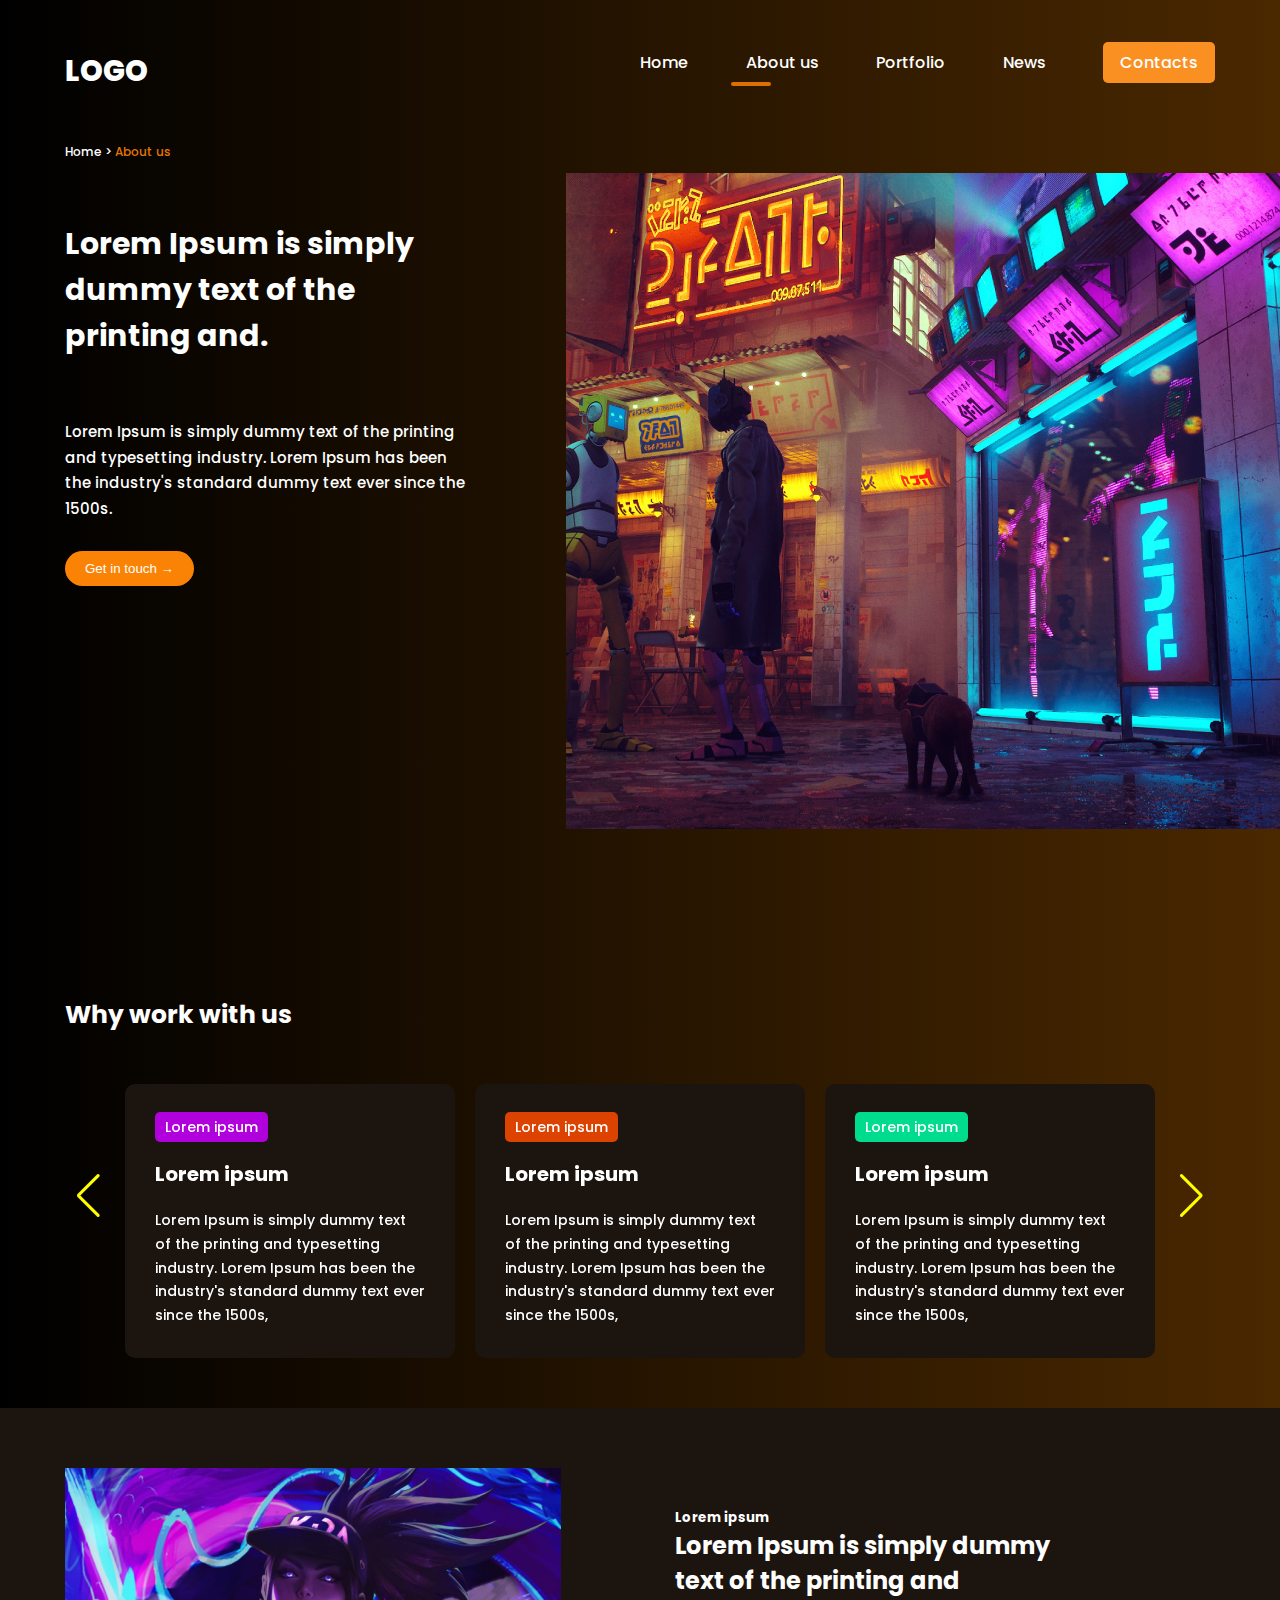
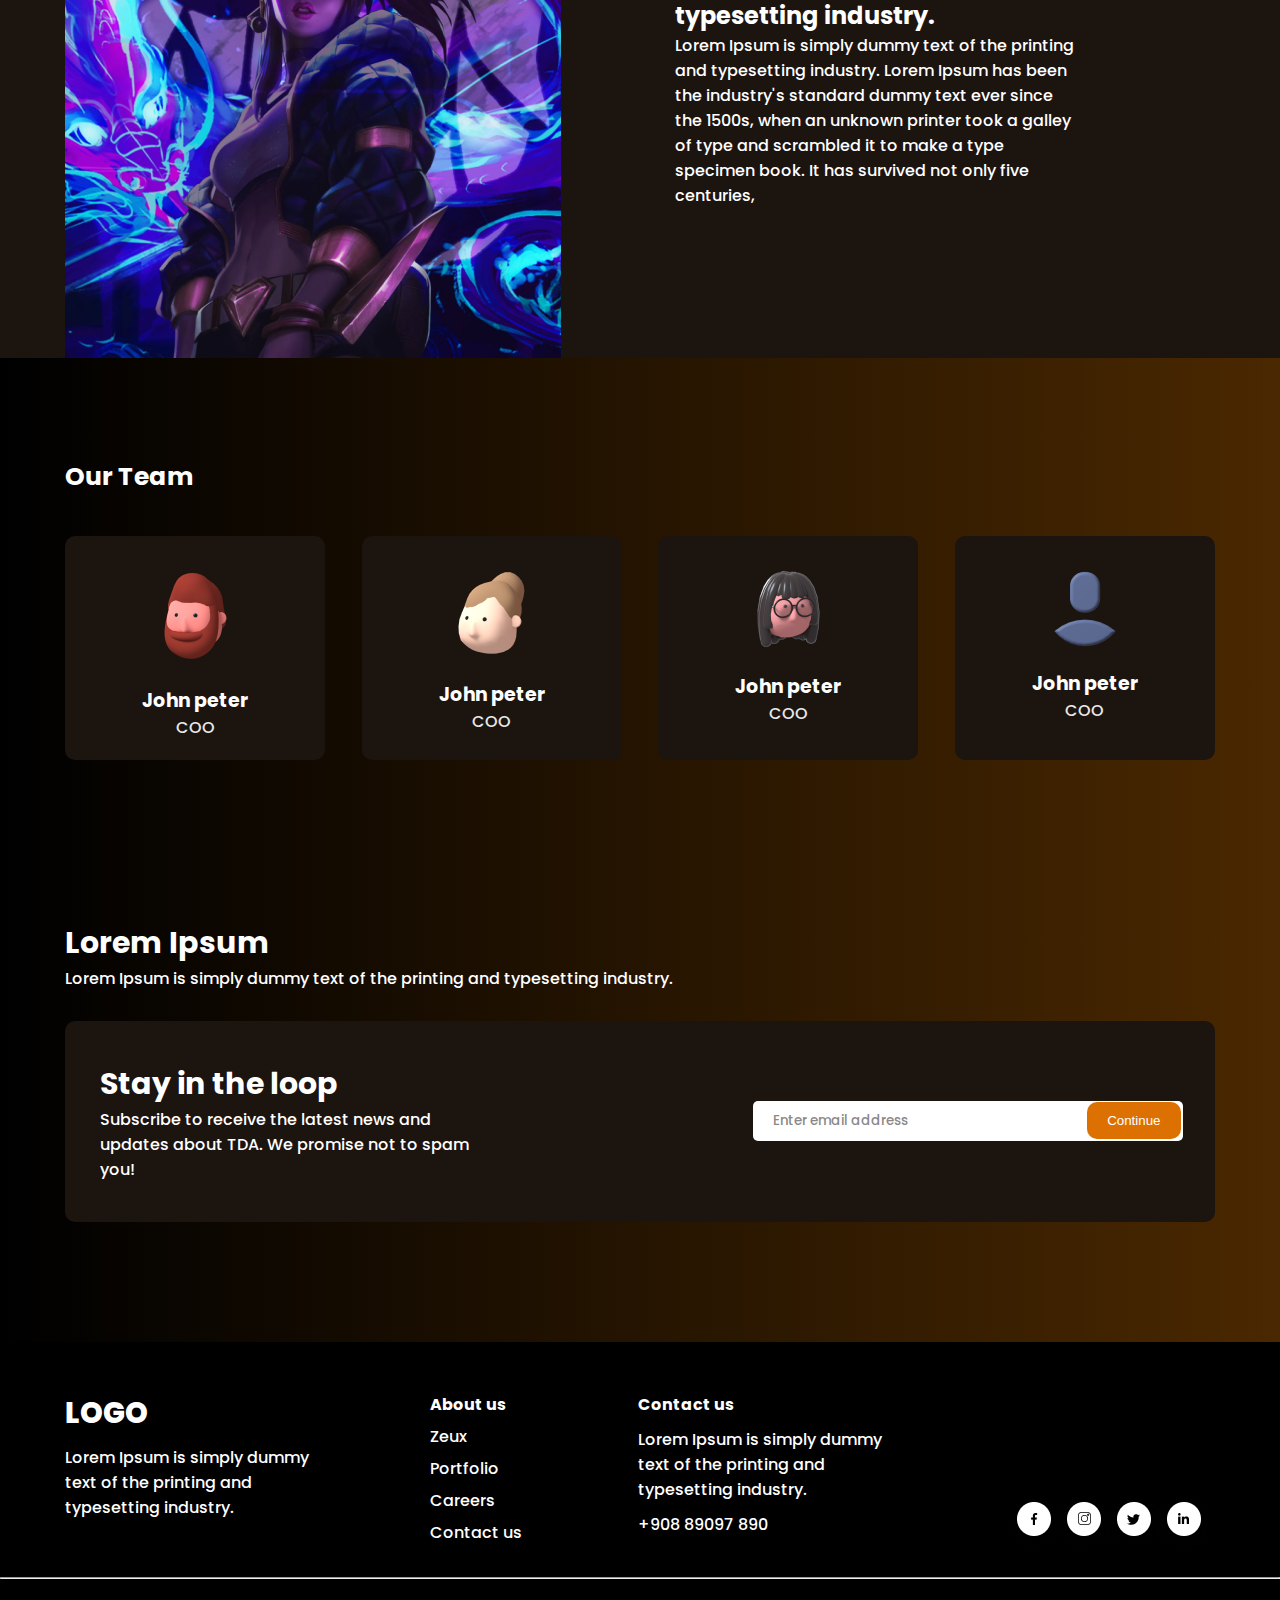
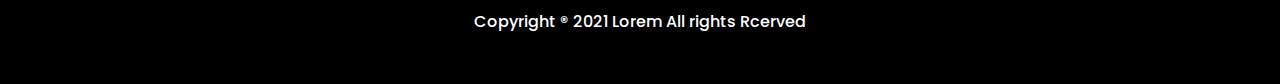
==== about/index.html @ 23c09fe6 "first commit" ====
<!DOCTYPE html>
<html lang="en">
<head>
    <meta charset="UTF-8">
    <meta name="viewport" content="width=device-width, initial-scale=1.0">
    <title>About us</title>
    <link rel="stylesheet" href="/assets/css/about.css">
    <link
  rel="stylesheet"
  href="https://cdn.jsdelivr.net/npm/swiper@11/swiper-bundle.min.css"
/>
</head>
<body>
    <div class="wrapper">
        <header class="container">
            <span class="logo"><a href="/">logo</a></span>
            <nav>
                <ul>
                    <li><a href="/">Home</a></li>
                    <li class="active"><a href="/about">About us</a></li>
                    <li><a href="/portfolio">Portfolio</a></li>
                    <li><a href="/news">News</a></li>
                    <li class="btn"><a href="/contacts">Contacts</a></li>
                </ul>
            </nav>
        </header>

        <div class="hero container">
            <p>Home  > <span class="orange">About us</span></p>
            <div class="hero-info">
                <h2>Lorem Ipsum is simply dummy text of the printing and.</h2>
                <p>Lorem Ipsum is simply dummy text of the printing and typesetting industry. Lorem Ipsum has been the industry's standard dummy text ever since the 1500s.</p>
                <button class="btn">Get in touch &#8594</button>
            </div>
            <img src="/assets/img/Rectangle 6.png" alt="">
        </div>

        <div class="review container">
            <h3>Why work with us</h3>
            <div class="swiper">
                <div class="swiper-wrapper">
            <div class="blocks swiper-slide">
                <div class="block">
                    <span class="purple">Lorem ipsum</span>
                    <h3>Lorem ipsum</h3>
                    <p>Lorem Ipsum is simply dummy text of the printing and typesetting industry. Lorem Ipsum has been the industry's standard dummy text ever since the 1500s,</p>
                </div>
                <div class="block">
                    <span class="brown">Lorem ipsum</span>
                    <h3>Lorem ipsum</h3>
                    <p>Lorem Ipsum is simply dummy text of the printing and typesetting industry. Lorem Ipsum has been the industry's standard dummy text ever since the 1500s,</p>
                </div>
                <div class="block">
                    <span class="green">Lorem ipsum</span>
                    <h3>Lorem ipsum</h3>
                    <p>Lorem Ipsum is simply dummy text of the printing and typesetting industry. Lorem Ipsum has been the industry's standard dummy text ever since the 1500s,</p>
                </div>
            </div>
            <div class="blocks swiper-slide">
                <div class="block">
                    <span class="blue">Lorem ipsum</span>
                    <h3>Lorem ipsum</h3>
                    <p>Lorem Ipsum is simply dummy text of the printing and typesetting industry. Lorem Ipsum has been the industry's standard dummy text ever since the 1500s,</p>
                </div>
                <div class="block">
                    <span class="greend">Lorem ipsum</span>
                    <h3>Lorem ipsum</h3>
                    <p>Lorem Ipsum is simply dummy text of the printing and typesetting industry. Lorem Ipsum has been the industry's standard dummy text ever since the 1500s,</p>
                </div>
                <div class="block">
                    <span class="pink">Lorem ipsum</span>
                    <h3>Lorem ipsum</h3>
                    <p>Lorem Ipsum is simply dummy text of the printing and typesetting industry. Lorem Ipsum has been the industry's standard dummy text ever since the 1500s,</p>
                </div>
            </div>
            <div class="blocks swiper-slide">
                <div class="block">
                    <span class="yellow">Lorem ipsum</span>
                    <h3>Lorem ipsum</h3>
                    <p>Lorem Ipsum is simply dummy text of the printing and typesetting industry. Lorem Ipsum has been the industry's standard dummy text ever since the 1500s,</p>
                </div>
                <div class="block">
                    <span class="blanch">Lorem ipsum</span>
                    <h3>Lorem ipsum</h3>
                    <p>Lorem Ipsum is simply dummy text of the printing and typesetting industry. Lorem Ipsum has been the industry's standard dummy text ever since the 1500s,</p>
                </div>
                <div class="block">
                    <span class="crimson">Lorem ipsum</span>
                    <h3>Lorem ipsum</h3>
                    <p>Lorem Ipsum is simply dummy text of the printing and typesetting industry. Lorem Ipsum has been the industry's standard dummy text ever since the 1500s,</p>
                </div>
            </div>
            </div>
            <div class="swiper-button-prev"></div>
            <div class="swiper-button-next"></div>
            </div>
        </div>
    </div>

    <div class="info">
        <div class="container info-info">
            <img src="/assets/img/Rectangle 125.png" alt="">
            <div class="banner">
                <h5>Lorem ipsum</h5>
                <h2>Lorem Ipsum is simply dummy text of the printing and typesetting industry. </h2>
                <p>Lorem Ipsum is simply dummy text of the printing and typesetting industry. Lorem Ipsum has been the industry's standard dummy text ever since the 1500s, when an unknown printer took a galley of type and scrambled it to make a type specimen book. It has survived not only five centuries,</p>
            </div>
        </div>
    </div>

    <div class="wrapper">
        <div class="client container">
            <h5>Our Team</h5>
            <div class="blocks">
                <div class="block">
                    <img src="/assets/img/Bill 1.png" alt="">
                    <h6>John peter</h6>
                    <p>COO</p>
                </div>
                 <div class="block">
                    <img src="/assets/img/Beverly 1.png" alt="">
                    <h6>John peter</h6>
                    <p>COO</p>
                </div>
                 <div class="block">
                    <img src="/assets/img/Claudia 1.png" alt="">
                    <h6>John peter</h6>
                    <p>COO</p>
                </div>
                 <div class="block">
                    <img src="/assets/img/Avatar 1.png" alt="">
                    <h6>John peter</h6>
                    <p>COO</p>
                </div>
            </div>
        </div>

        <div class="container email">
            <h3>Lorem Ipsum</h3>
            <p>Lorem Ipsum is simply dummy text of the printing and typesetting industry. </p>
            <div class="block">
                <div>
                    <h4>Stay in the loop</h4>
                    <p>Subscribe to receive the latest news and updates about TDA.
We promise not to spam you! </p>
                </div>
                <div>
                    <input type="email" placeholder="Enter email address" id="email">
                    <button onclick="checkInput()">Continue</button>
                </div>
            </div>
        </div>
    </div>
    
    <footer>
    <div class="blocks container">
        <div>
            <span>logo</span>
            <p>Lorem Ipsum is simply dummy text of the printing and typesetting industry. </p>
        </div>
        <div>
            <h4>About us</h4>
            <ul>
                <li>Zeux</li>
                <li>Portfolio</li>
                <li>Careers</li>
                <li>Contact us</li>
            </ul>
        </div>
        <div>
            <h4>Contact us</h4>
            <p>Lorem Ipsum is simply dummy text of the printing and typesetting industry. </p>
            <p>+908 89097 890</p>
        </div>
        <div>
            <img src="/assets/img/Group 12.png" alt="">
        </div>
    </div>
    <hr>
    <p>Copyright ® 2021 Lorem All rights Rcerved</p>
</footer>



<script src="https://cdn.jsdelivr.net/npm/swiper@11/swiper-bundle.min.js"></script>
    <script src="/assets/js/script.js"></script>
</body>
</html>
---- assets/css/about.css ----
@import url('https://fonts.googleapis.com/css2?family=Poppins:wght@500;700;800&display=swap');

* {
    margin: 0;
    padding: 0;
}

body {
    font-family: "Poppins", sans-serif;
    font-weight: 500;
    color: white;
    font-size: 16px;
}

a {
    text-decoration: none;
}

img {
    max-width: 100%;
}

.wrapper {
    background: linear-gradient(90deg, rgba(0, 0, 0, 1) 0%, rgba(74, 40, 0, 1) 100%);
    width: 100%;
    overflow-x: hidden;
}

.container {
    width: 1150px;
    margin: 0 auto;
}

header {
    padding: 50px 0;
}

header span a{
    color: white;
}

header .logo, footer .blocks span {
    text-transform: uppercase;
    font-size: 29px;
    font-weight: 800;
}

header nav {
    float: right;
    width: 50%;
}

header nav ul {
    display: flex;
    justify-content: space-between;
    list-style: none;
}

header nav ul li {
    display: inline-block;
}

header nav ul li.active::after {
    content: '';
    display: block;
    width: 40px;
    height: 4px;
    background: #DC7000;
    border-radius: 10px;
    position: relative;
    top: 7px;
    left: -15px;
}

header nav ul li a {
    color: white;
}

header nav ul li:not(.active):not(.btn) a:hover {
    border-bottom: 5px solid #DC7000;
}

header nav ul li.btn a {
    background: #FA9021;
    padding: 9px 17px;
    border-radius: 5px;
    transition: all 500ms ease;
}

header nav ul li.btn a:hover {
    background: #DC7000;
}

.hero {
    padding-bottom: 360px;
    position: relative;
}

.hero > p {
    font-size: 12px;
}

.hero > p .orange {
    color: #E47500;
}

.hero-info {
    padding-top: 30px;
    width: 400px;
}

.hero-info h2 {
    font-size: 30px;
    font-weight: 700;
    padding: 30px 0;
}

.hero-info p {
    font-size: 15px;
    line-height: 170%;
    margin: 30px 0;
}

.hero-info .btn {
    color: white;
    background: #FA8305;
    border-radius: 20px;
    padding: 10px 20px;
    border: 0;
    transition: all 500ms ease;
}

.hero-info .btn:hover {
    cursor: pointer;
    transform:  scale(1.1);
}

.hero img {
    position: absolute;
    top: 30px;
    right: -90px;
}

.review {
    padding: 50px 0;
}

.review > h3 {
    font-size: 25px;
}

.review .blocks {
    display: flex;
    gap: 20px;
    padding-top: 50px;
    justify-content: center;
}

.review .blocks .block {
    background: #1C140F;
    border-radius: 10px;
    width: 270px;
    padding: 30px 30px;
}

.review .blocks .block h3 {
    padding: 20px 0;
    font-size: 20px;
}

.review .blocks .block p {
    line-height: 170%;
    font-size: 14px;
}

.review .blocks .block .purple {
    background: #B000DC;
    color: white;
    border-radius: 5px;
    padding: 5px 10px;
    font-size: 14px;
}

.review .blocks .block .brown {
    background: #DC4200;
    color: white;
    border-radius: 5px;
    padding: 5px 10px;
    font-size: 14px;
}

.review .blocks .block .green {
    background: #00DC8D;
    color: white;
    border-radius: 5px;
    padding: 5px 10px;
    font-size: 14px;
}

.review .blocks .block .blue {
    background: blue;
    color: white;
    border-radius: 5px;
    padding: 5px 10px;
    font-size: 14px;
}

.review .blocks .block .greend {
    background: green;
    color: white;
    border-radius: 5px;
    padding: 5px 10px;
    font-size: 14px;
}

.review .blocks .block .pink {
    background: pink;
    color: white;
    border-radius: 5px;
    padding: 5px 10px;
    font-size: 14px;
}

.review .blocks .block .yellow {
    background: yellow;
    color: white;
    border-radius: 5px;
    padding: 5px 10px;
    font-size: 14px;
}

.review .blocks .block .blanch {
    background: blanchedalmond;
    color: white;
    border-radius: 5px;
    padding: 5px 10px;
    font-size: 14px;
}

.review .blocks .block .crimson {
    background: crimson;
    color: white;
    border-radius: 5px;
    padding: 5px 10px;
    font-size: 14px;
}

.info {
    width: 100%;
    background: #1C140F;
}

.info .info-info {
    padding: 50px 40px;
    position: relative;
    padding-bottom: 500px;
}

.info .info-info .banner{
    position: absolute;
    width: 400px;
    right: 180px;
    top: 100px;
}

.info img {
    position: absolute;
    bottom: 0;
}

.client {
    padding: 100px 0
}

.client .blocks {
    padding-top: 40px;
    display: flex;
    justify-content: space-between;
}
.client .blocks .block {
    background: #1C140F;
    width: 200px;
    border-radius: 10px;
    text-align: center;
    padding: 20px 30px;
}

.client h5 {
    font-size: 25px;
    font-weight: 700;
}

.client .blocks .block h6 {
    font-size: 19px;
    font-weight: 700;
}

.client .blocks .block p {
    color: #E8E8E8;
    font-size: 16px;
}

.email {
    padding-bottom: 120px;
}

.email h3 {
    margin-top: 60px;
    font-size: 30px;
}

.email .block {
    background: #1C140F;
    margin-top: 30px;
    border-radius: 10px;
    padding: 40px 3%;
    width: 94%;
    display: flex;
    justify-content: space-between;
    align-items: center;
}

.email .block h4 {
    font-size: 30px;

}

.email .block p {
    width: 400px;
}

.email .block input {
    background: white;
    outline: none;
    border: 0;
    border-radius: 5px;
    width: 300px;
    font-family: "Poppins", sans-serif;
    font-weight: 500;
    padding: 10px 20px;
    position: relative;
    right: -100px;
    z-index: 1;
    padding-right: 110px;
}

.email .block input::placeholder {
    color: #898989;
}

.email .block button {
    background: #DC7000;
    color: white;
    border-radius: 10px;
    padding: 11px 20px;
    transition: all 500ms ease;
    cursor: pointer;
    border: 0;
    position: relative;
    z-index: 2;
}

.email .block button:hover {
    background: #E87D0E;
}

footer {
    background: black;
    padding: 50px 0;
}

footer .blocks {
    display: flex;
    justify-content: space-between;
}

footer .blocks p {
    width: 250px;
    margin: 10px 0;
}

footer .blocks ul {
    list-style: none;
}

footer .blocks ul li {
    margin-top: 7px;
}

footer hr {
    margin: 30px 0;
}

footer>p {
    text-align: center;
}

footer .blocks img {
    position: relative;
    top: 100px;
}

.swiper-button-prev::after,
.swiper-button-next::after {
    font-size: 24px;
    color: yellow;
}
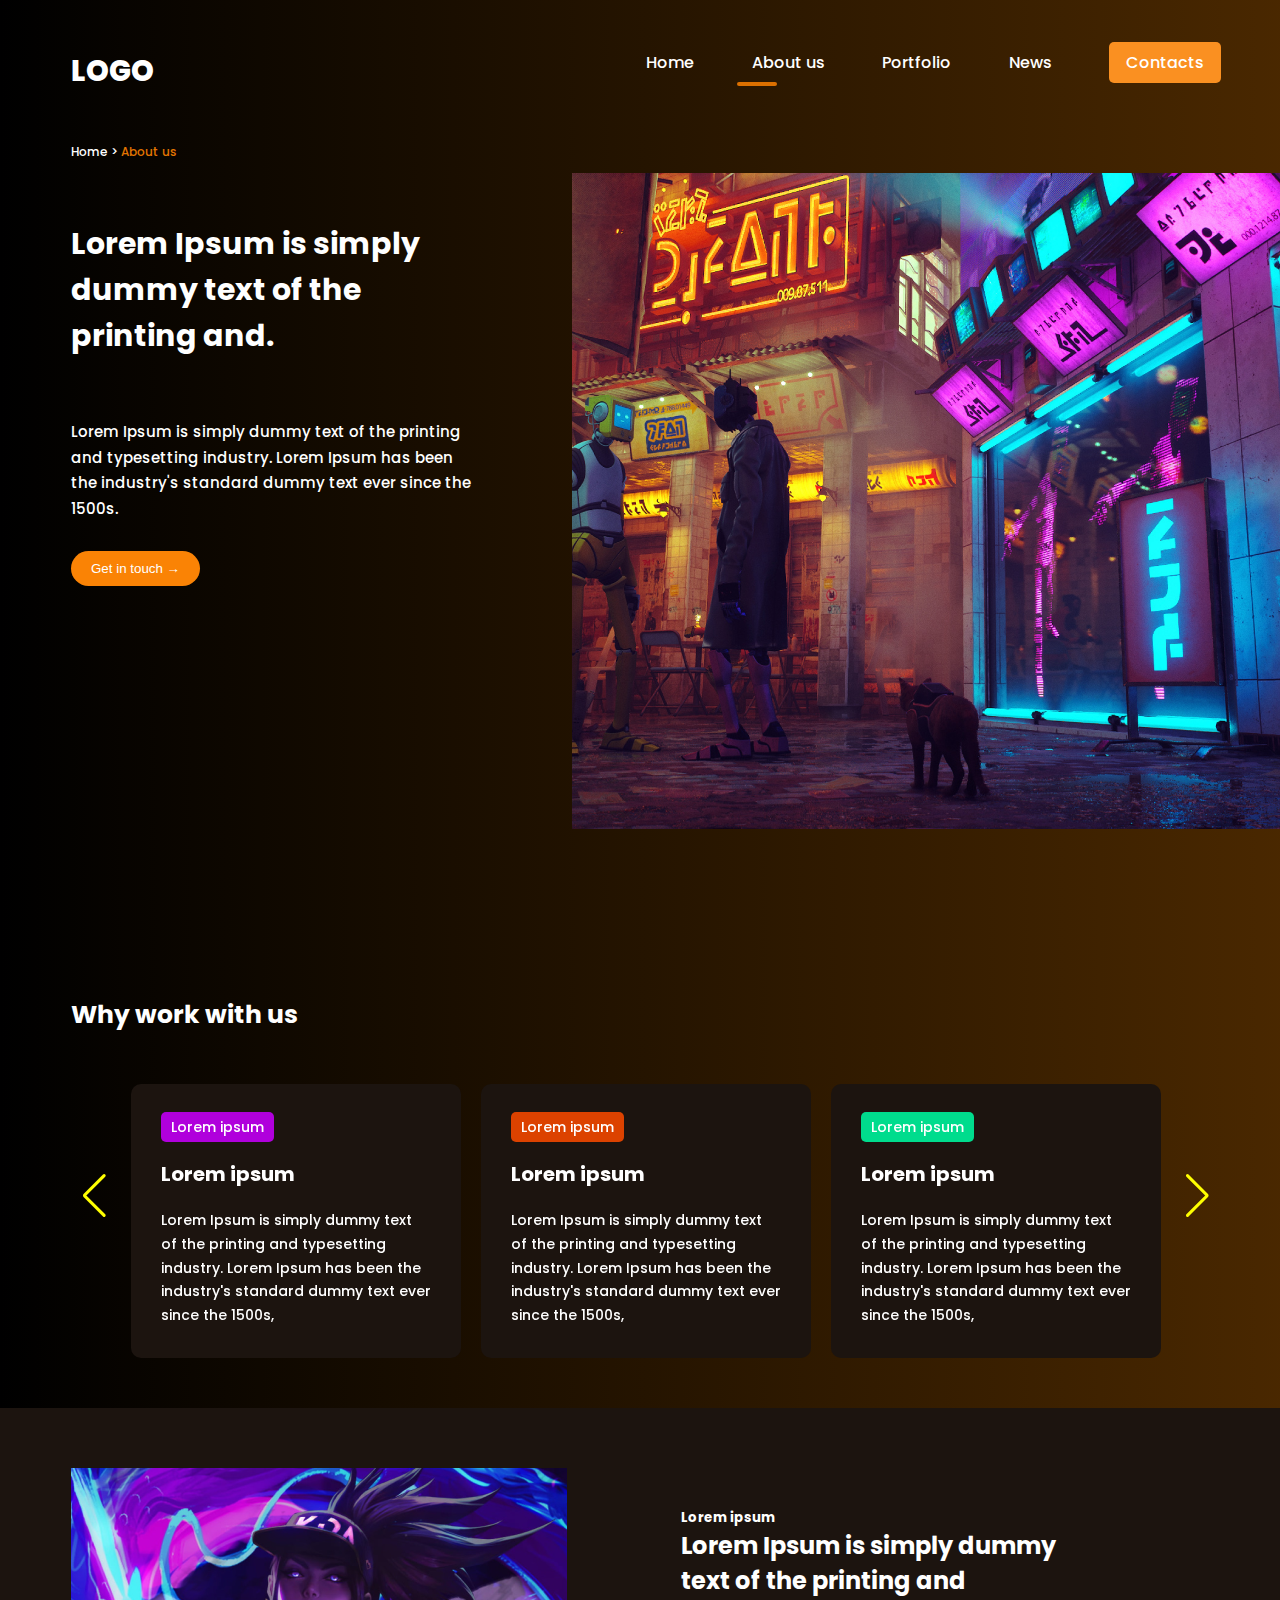
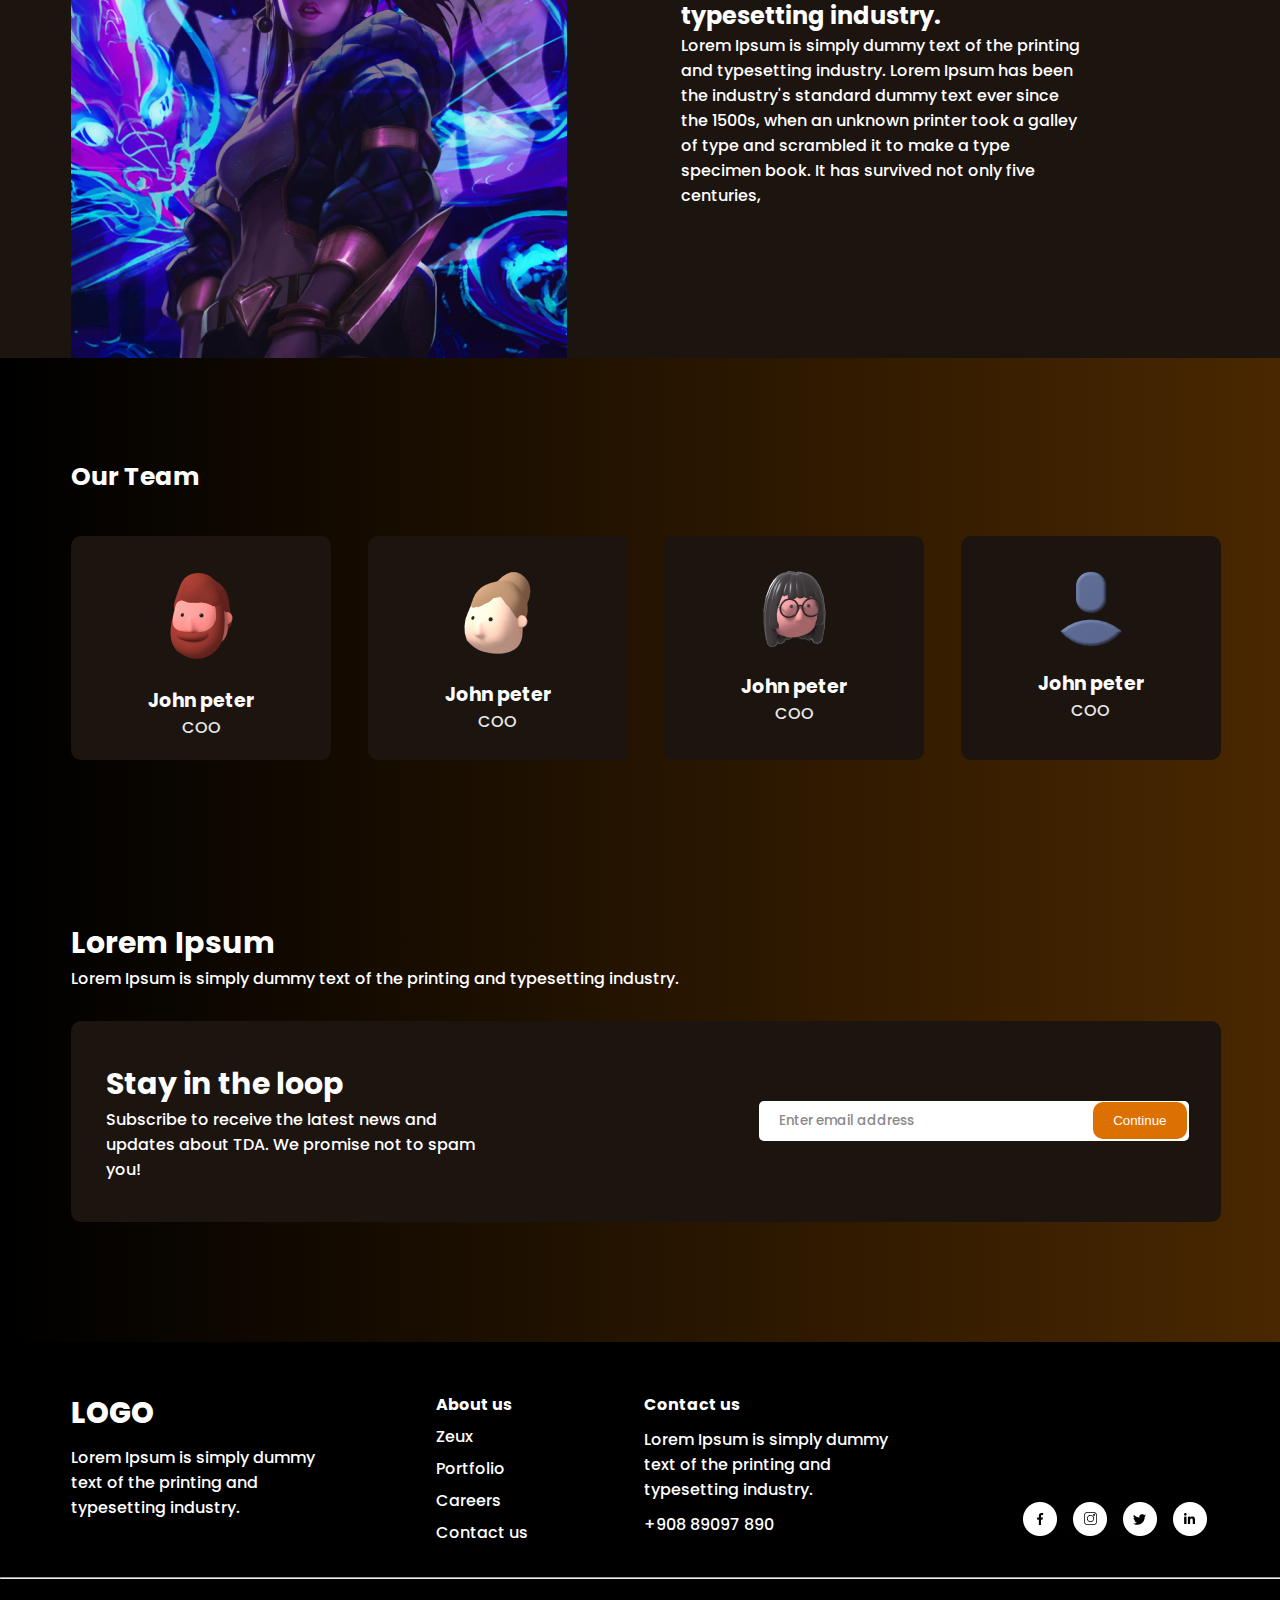
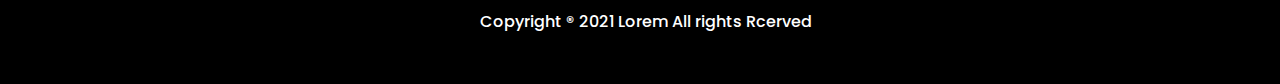
==== commit aeca5e98: "meta" ====
--- a/about/index.html
+++ b/about/index.html
@@ -2,7 +2,7 @@
 <html lang="en">
 <head>
     <meta charset="UTF-8">
-    <meta name="viewport" content="width=device-width, initial-scale=1.0">
+    <meta name="viewport" content="width=1292, initial-scale=1.0">
     <title>About us</title>
     <link rel="stylesheet" href="/assets/css/about.css">
     <link
--- a/assets/css/about.css
+++ b/assets/css/about.css
@@ -10,6 +10,8 @@
     font-weight: 500;
     color: white;
     font-size: 16px;
+    min-width: 1292px;
+    overflow-x: hidden;
 }
 
 a {
@@ -22,8 +24,7 @@
 
 .wrapper {
     background: linear-gradient(90deg, rgba(0, 0, 0, 1) 0%, rgba(74, 40, 0, 1) 100%);
-    width: 100%;
-    overflow-x: hidden;
+    min-width: 100%;
 }
 
 .container {
@@ -246,7 +247,7 @@
 }
 
 .info {
-    width: 100%;
+    min-width: 100%;
     background: #1C140F;
 }
 
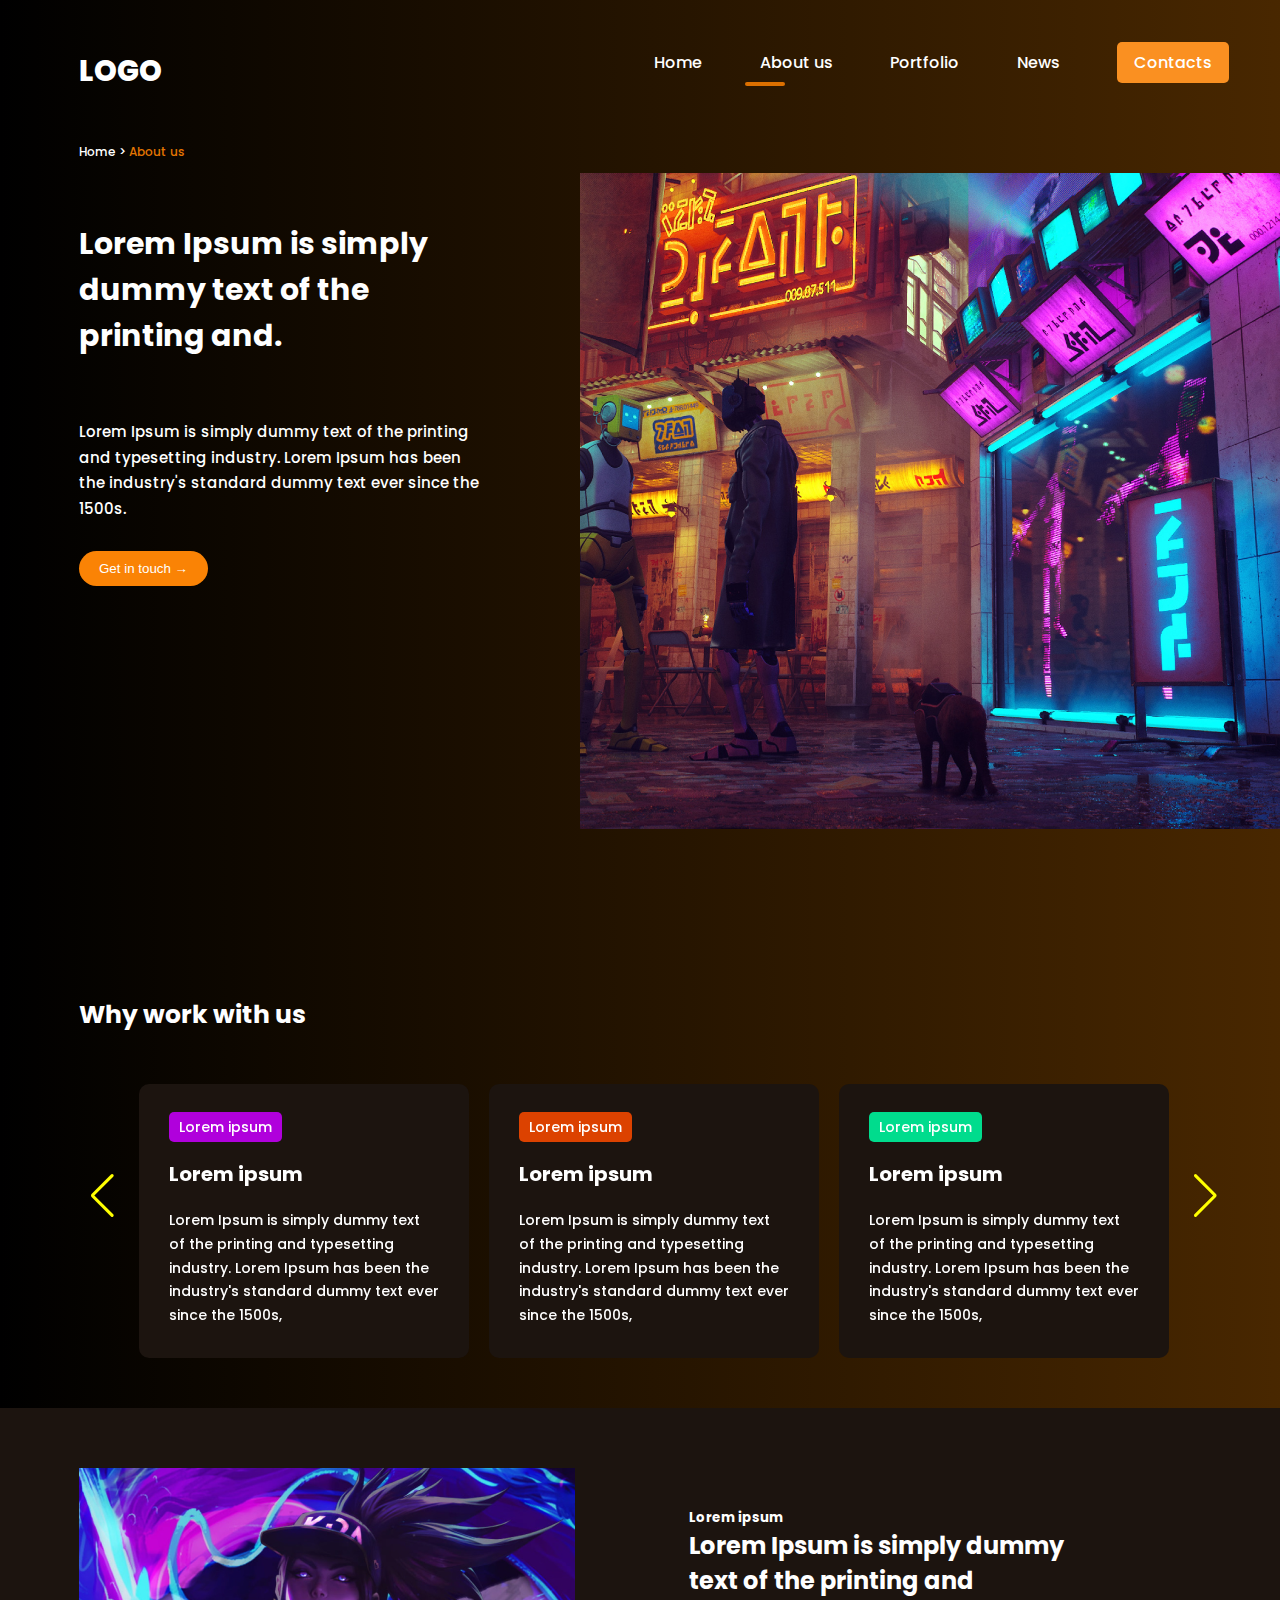
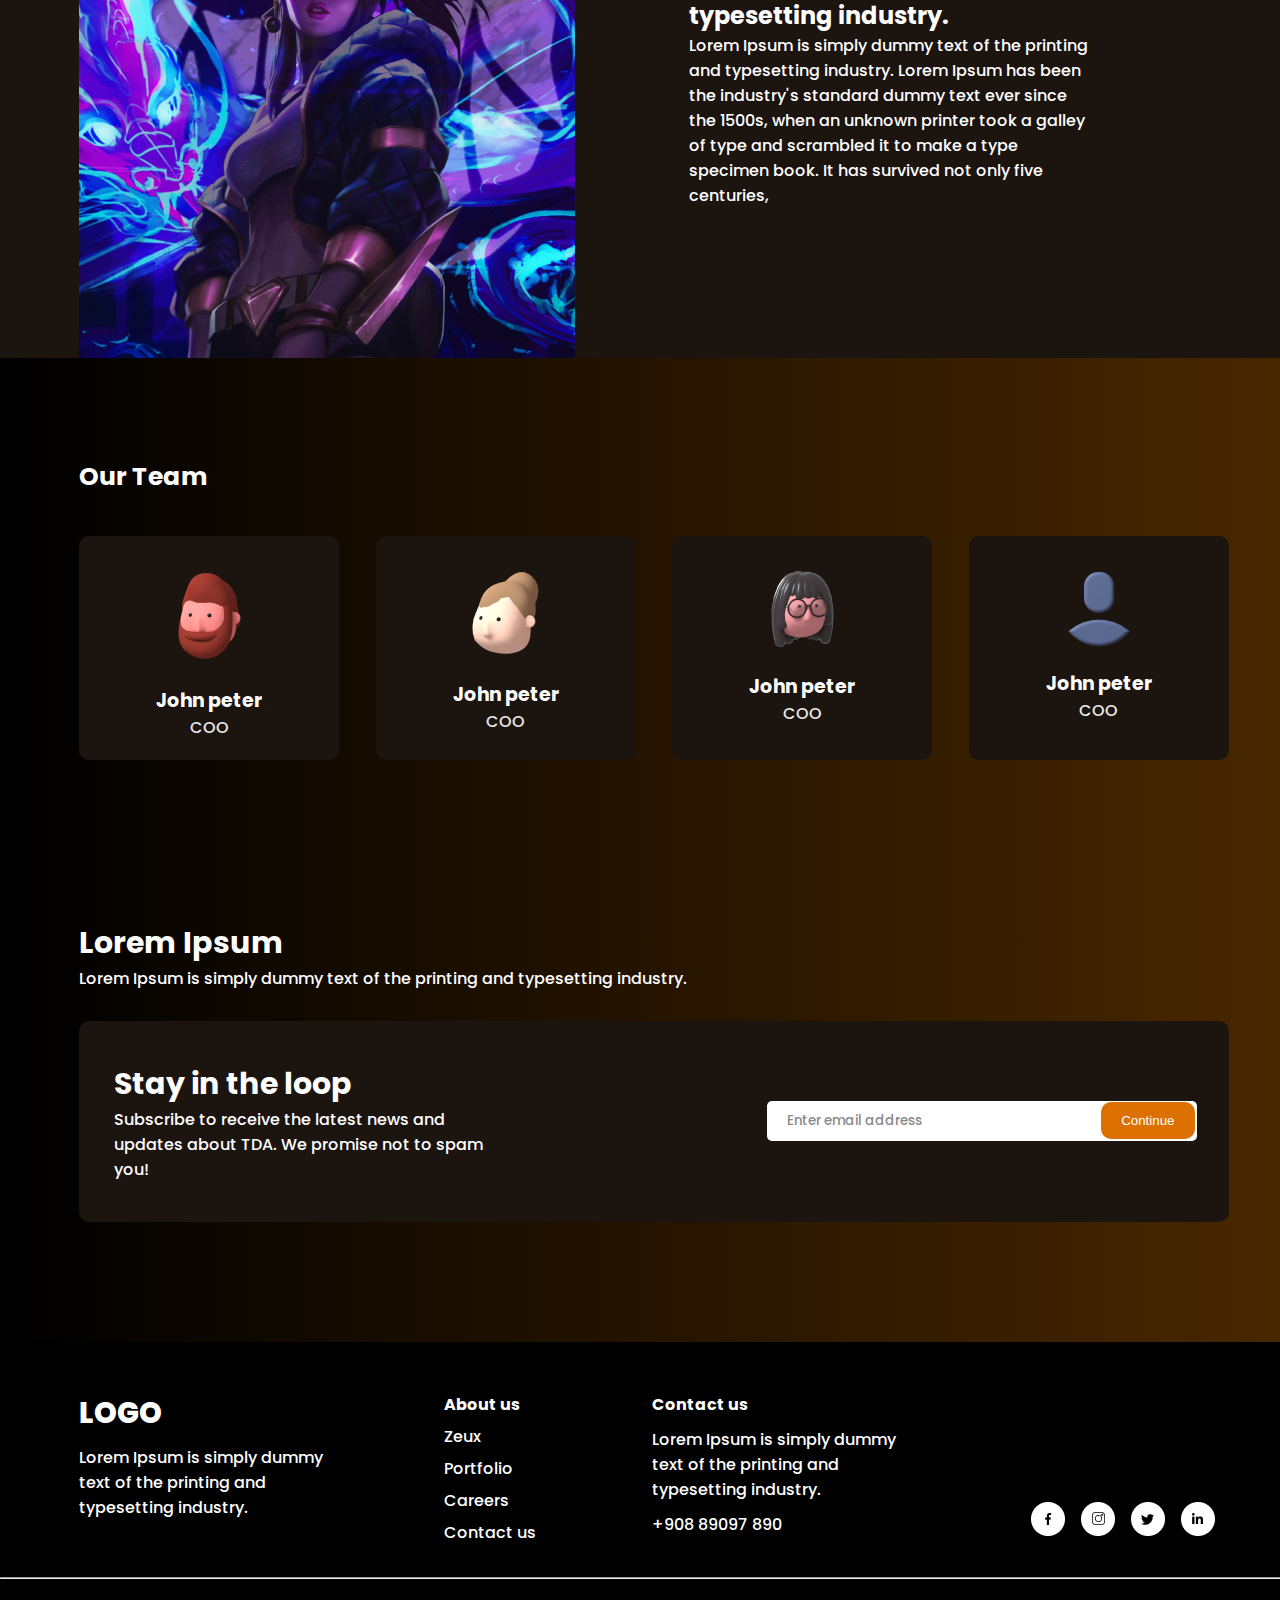
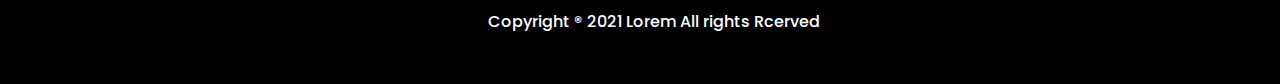
==== commit f0e76e98: "e" ====
--- a/about/index.html
+++ b/about/index.html
@@ -2,7 +2,7 @@
 <html lang="en">
 <head>
     <meta charset="UTF-8">
-    <meta name="viewport" content="width=1292, initial-scale=1.0">
+    <meta name="viewport" content="width=device-width, initial-scale=1.0">
     <title>About us</title>
     <link rel="stylesheet" href="/assets/css/about.css">
     <link
--- a/assets/css/about.css
+++ b/assets/css/about.css
@@ -10,7 +10,7 @@
     font-weight: 500;
     color: white;
     font-size: 16px;
-    min-width: 1292px;
+    min-width: 1308px;
     overflow-x: hidden;
 }
 
